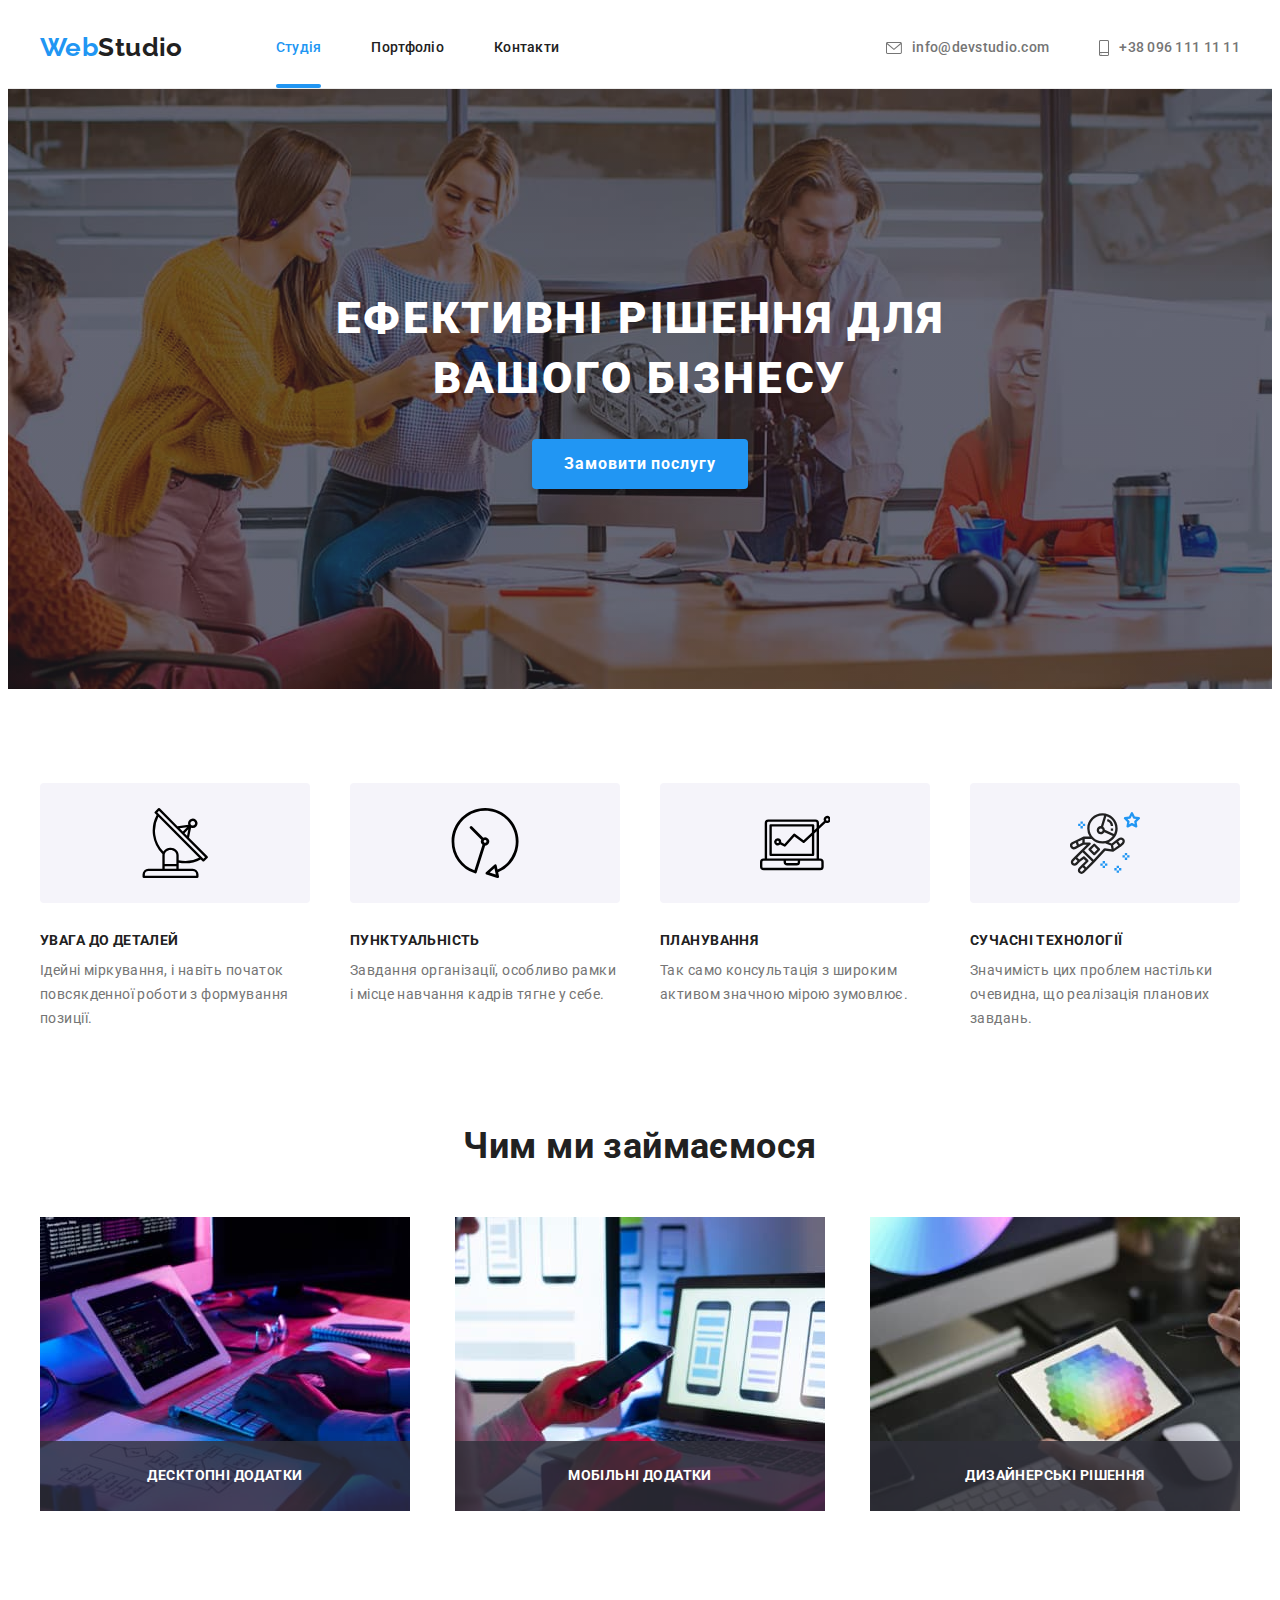
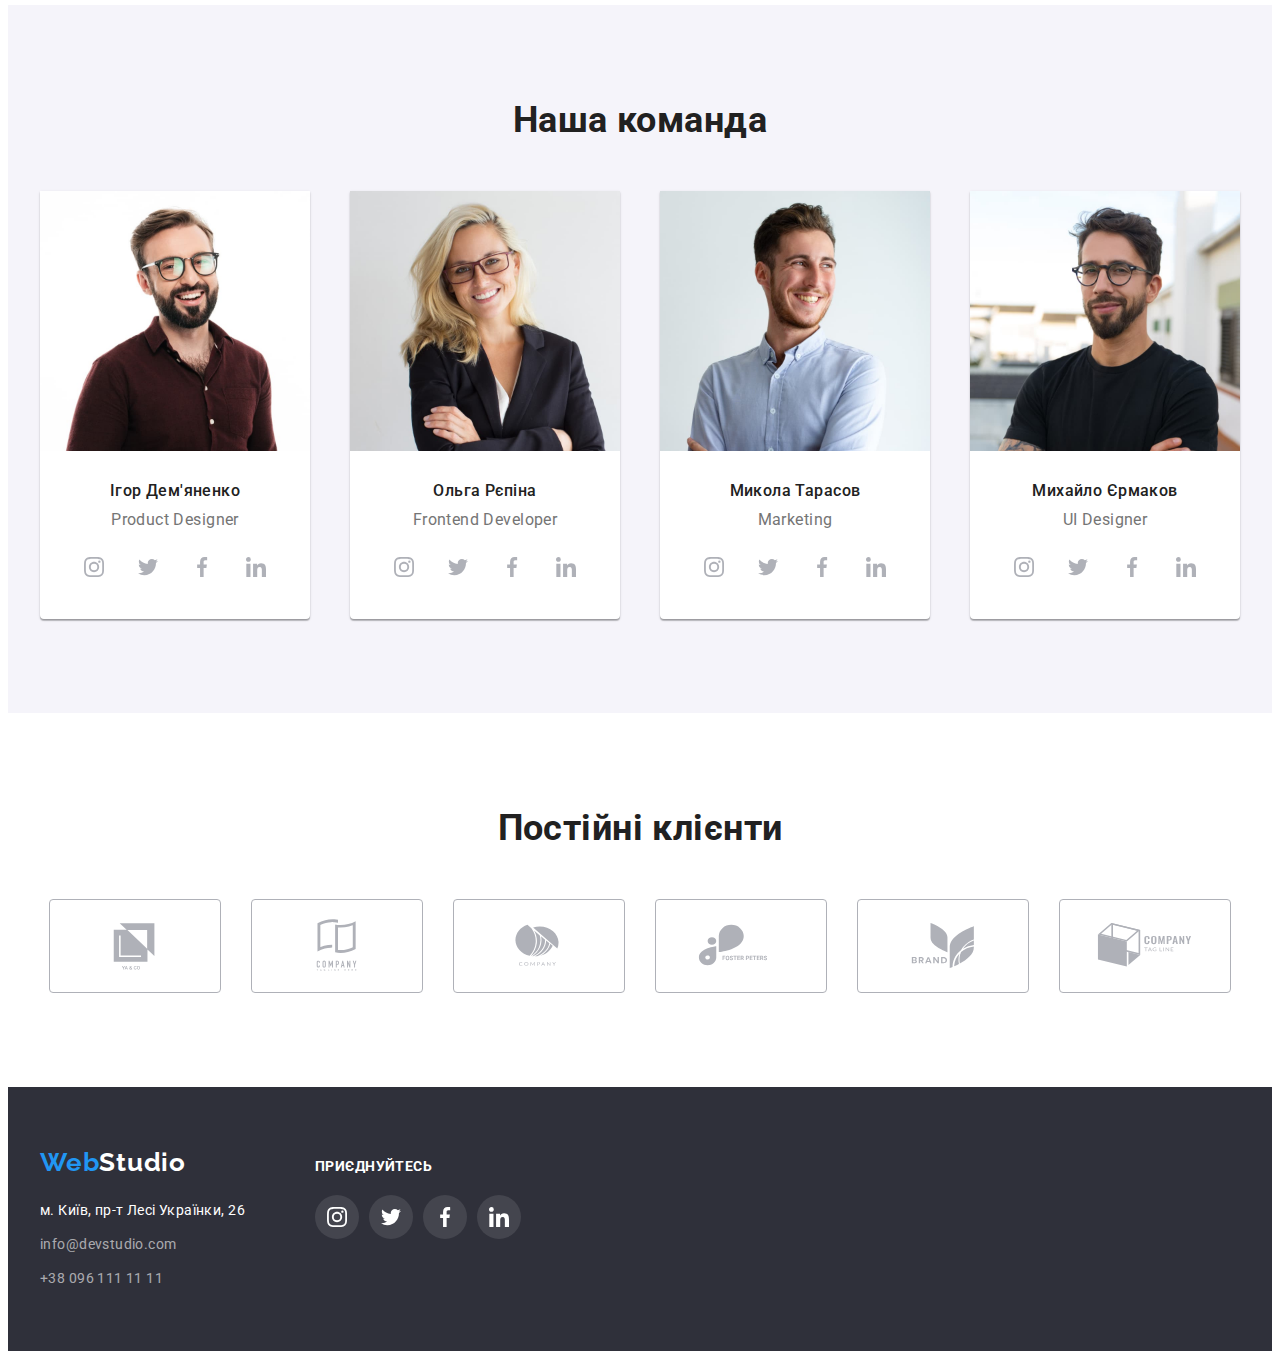
==== index.html @ 108771e9 "first day" ====
<!DOCTYPE html>
<html lang="uk">
  <head>
    <meta charset="UTF-8" />
    <meta http-equiv="X-UA-Compatible" content="IE=edge" />
    <meta name="viewport" content="width=device-width, initial-scale=1.0" />
    <title>Document</title>
    <!-- Fonts -->
    <link rel="preconnect" href="https://fonts.googleapis.com" />
    <link rel="preconnect" href="https://fonts.gstatic.com" crossorigin />
    <link
      href="https://fonts.googleapis.com/css2?family=Raleway:wght@700&family=Roboto:wght@400;500;700;900&display=swap"
      rel="stylesheet"
    />
    <!-- modern-normalize -->
    <link
      rel="stylesheet"
      href="https://cdnjs.cloudflare.com/ajax/libs/modern-normalize/1.1.0/modern-normalize.min.css"
      integrity="sha512-wpPYUAdjBVSE4KJnH1VR1HeZfpl1ub8YT/NKx4PuQ5NmX2tKuGu6U/JRp5y+Y8XG2tV+wKQpNHVUX03MfMFn9Q=="
      crossorigin="anonymous"
      referrerpolicy="no-referrer"
    />
    <!-- Styles -->
    <link rel="stylesheet" href="./css/styles.css" />
  </head>

  <body>
    <!-- Шапка -->
    <header class="header">
      <div class="conteiner flex">
        <!-- Навігація -->
        <nav class="flex">
          <a class="logo" href="./index.html">
            <span class="logo-span">Web</span>Studio
          </a>
          <ul class="site-nav list">
            <li class="item"><a class="link current" href="">Студія</a></li>
            <li class="item">
              <a class="link" href="./portfolio.html">Портфоліо</a>
            </li>
            <li class="item"><a class="link" href="">Контакти</a></li>
          </ul>
        </nav>
        <!-- Посилання -->
        <ul class="address-link list">
          <li class="item">
            <a class="header-link link" href="mailto:info@devstudio.com">
              <svg class="address-icon" width="16" height="12">
                <use href="./images/icons.svg#icon-hover"></use></svg>info@devstudio.com
            </a>
          </li>
          <li class="item">
            <a class="header-link link" href="tel:+380961111111">
              <svg class="address-icon" width="10" height="16">
                <use href="./images/icons.svg#icon-smartphone"></use>
              </svg>
              +38 096 111 11 11</a
            >
          </li>
        </ul>
      </div>
    </header>
    <!-- Головна -->
    <main>
      <!-- Герой -->
      <section class="hero">
        <div class="conteiner">
          <h1 class="hero-title">Ефективні рішення для вашого бізнесу</h1>
          <button type="button" class="button primary">Замовити послугу</button>
        </div>
      </section>
      <!-- Перелік переваг -->
      <section class="benefits section">
        <div class="conteiner">
          <ul class="list flex">
            <li>
              <div class="box">
                <svg class="icon">
                  <use href="./images/icons.svg#icon-antena"></use>
                </svg>
              </div>
              <h3 class="benefits-title">УВАГА ДО ДЕТАЛЕЙ</h3>
              <p>
                Ідейні міркування, і навіть початок повсякденної роботи з
                формування позиції.
              </p>
            </li>
            <li>
              <div class="box">
                <svg class="icon">
                  <use href="./images/icons.svg#icon-watch"></use>
                </svg>
              </div>
              <h3 class="benefits-title">ПУНКТУАЛЬНІСТЬ</h3>
              <p>
                Завдання організації, особливо рамки і місце навчання кадрів
                тягне у себе.
              </p>
            </li>
            <li>
              <div class="box">
                <svg class="icon">
                  <use href="./images/icons.svg#icon-comp"></use>
                </svg>
              </div>
              <h3 class="benefits-title">ПЛАНУВАННЯ</h3>
              <p>
                Так само консультація з широким активом значною мірою зумовлює.
              </p>
            </li>
            <li>
              <div class="box">
                <svg class="icon">
                  <use href="./images/icons.svg#icon-astronaut"></use>
                </svg>
              </div>
              <h3 class="benefits-title">СУЧАСНІ ТЕХНОЛОГІЇ</h3>
              <p>
                Значимість цих проблем настільки очевидна, що реалізація
                планових завдань.
              </p>
            </li>
          </ul>
        </div>
      </section>
      <!-- Чим ми займаємося -->
      <section class="work section">
        <div class="conteiner">
          <h2 class="work-title">Чим ми займаємося</h2>
          <ul class="list flex">
            <li class="work-list">
              <img
                src="./images/desctop.jpg"
                alt="фото планшету та блок-схеми алгоритму на столы"
                width="370"
              />
              <div class="work-paragraph">
                <p>Десктопні додатки</p>
              </div>
              
            </li>
            <li class="work-list">
              <img
                src="./images/mobile.jpg"
                alt="фото чоловіка з телефоном, який працює з ноутбуком"
                width="370"                
              />              
              <div class="work-paragraph">
                <p>Мобільні додатки</p>
              </div>
            </li>
            <li class="work-list">
              <img
                src="./images/design.jpg"
                alt="фото планшета з мапою кольорів на екрані"
                width="370"
              />
              <div class="work-paragraph">
                <p>Дизайнерські рішення</p>
              </div>
            </li>
          </ul>
        </div>
      </section>
      <!-- Команда -->
      <section class="team section">
        <div class="conteiner">
          <h2 class="team-title">Наша команда</h2>
          <ul class="teamer list">
            <li class="teamer-item">
              <img
                src="./images/igor.jpg"
                alt="фото Ігора Дем'яненко"
                width="270"
              />
              <h3 class="teamer-title">Ігор Дем'яненко</h3>
              <p>Product Designer</p>
              <ul class="socials list">
                <li class="socials-item">
                  <a
                    class="social-link"
                    href="instagram.com"
                    target="_blank"
                    rel="noopener noreferrer"
                    aria-label="Іконка Instagram"
                  >
                    <svg class="socials-icon" width="20" height="20">
                      <use href="./images/icons.svg#icon-instagram"></use>
                    </svg>
                  </a>
                </li>
                <li class="socials-item">
                  <a
                    class="social-link link"
                    href="twitter.com"
                    target="_blank"
                    rel="noopener noreferrer"
                    aria-label="Іконка Twitter"
                  >
                    <svg class="socials-icon" width="20" height="20">
                      <use href="./images/icons.svg#icon-twitter"></use>
                    </svg>
                  </a>
                </li>
                <li class="socials-item">
                  <a
                    class="social-link link"
                    href="facebook.com"
                    target="_blank"
                    rel="noopener noreferrer"
                    aria-label="Іконка Facebook"
                  >
                    <svg class="socials-icon" width="20" height="20">
                      <use href="./images/icons.svg#icon-facebook"></use>
                    </svg>
                  </a>
                </li>
                <li class="socials-item">
                  <a
                    class="social-link link"
                    href="linkedin.com"
                    target="_blank"
                    rel="noopener noreferrer"
                    aria-label="Іконка Linkedin"
                  >
                    <svg class="socials-icon" width="20" height="20">
                      <use href="./images/icons.svg#icon-linkedin"></use>
                    </svg>
                  </a>
                </li>
              </ul>
            </li>
            <li class="teamer-item">
              <img
                src="./images/olga.jpg"
                alt="фото Ольгі Рєпіної"
                width="270"
              />
              <h3 class="teamer-title">Ольга Рєпіна</h3>
              <p>Frontend Developer</p>
              <ul class="socials list">
                <li class="socials-item">
                  <a
                    class="social-link"
                    href="instagram.com"
                    target="_blank"
                    rel="noopener noreferrer"
                    aria-label="Іконка Instagram"
                  >
                    <svg class="socials-icon" width="20" height="20">
                      <use href="./images/icons.svg#icon-instagram"></use>
                    </svg>
                  </a>
                </li>
                <li class="socials-item">
                  <a
                    class="social-link link"
                    href="twitter.com"
                    target="_blank"
                    rel="noopener noreferrer"
                    aria-label="Іконка Twitter"
                  >
                    <svg class="socials-icon" width="20" height="20">
                      <use href="./images/icons.svg#icon-twitter"></use>
                    </svg>
                  </a>
                </li>
                <li class="socials-item">
                  <a
                    class="social-link link"
                    href="facebook.com"
                    target="_blank"
                    rel="noopener noreferrer"
                    aria-label="Іконка Facebook"
                  >
                    <svg class="socials-icon" width="20" height="20">
                      <use href="./images/icons.svg#icon-facebook"></use>
                    </svg>
                  </a>
                </li>
                <li class="socials-item">
                  <a
                    class="social-link link"
                    href="linkedin.com"
                    target="_blank"
                    rel="noopener noreferrer"
                    aria-label="Іконка Linkedin"
                  >
                    <svg class="socials-icon" width="20" height="20">
                      <use href="./images/icons.svg#icon-linkedin"></use>
                    </svg>
                  </a>
                </li>
              </ul>
            </li>
            <li class="teamer-item">
              <img
                src="./images/mycola.jpg"
                alt="фото Миколи Тарасова"
                width="270"
              />
              <h3 class="teamer-title">Микола Тарасов</h3>
              <p>Marketing</p>
              <ul class="socials list">
                <li class="socials-item">
                  <a
                    class="social-link"
                    href="instagram.com"
                    target="_blank"
                    rel="noopener noreferrer"
                    aria-label="Іконка Instagram"
                  >
                    <svg class="socials-icon" width="20" height="20">
                      <use href="./images/icons.svg#icon-instagram"></use>
                    </svg>
                  </a>
                </li>
                <li class="socials-item">
                  <a
                    class="social-link link"
                    href="twitter.com"
                    target="_blank"
                    rel="noopener noreferrer"
                    aria-label="Іконка Twitter"
                  >
                    <svg class="socials-icon" width="20" height="20">
                      <use href="./images/icons.svg#icon-twitter"></use>
                    </svg>
                  </a>
                </li>
                <li class="socials-item">
                  <a
                    class="social-link link"
                    href="facebook.com"
                    target="_blank"
                    rel="noopener noreferrer"
                    aria-label="Іконка Facebook"
                  >
                    <svg class="socials-icon" width="20" height="20">
                      <use href="./images/icons.svg#icon-facebook"></use>
                    </svg>
                  </a>
                </li>
                <li class="socials-item">
                  <a
                    class="social-link link"
                    href="linkedin.com"
                    target="_blank"
                    rel="noopener noreferrer"
                    aria-label="Іконка Linkedin"
                  >
                    <svg class="socials-icon" width="20" height="20">
                      <use href="./images/icons.svg#icon-linkedin"></use>
                    </svg>
                  </a>
                </li>
              </ul>
            </li>
            <li class="teamer-item">
              <img
                src="./images/myhaylo.jpg"
                alt="фото Михайла Єрмакова"
                width="270"
              />
              <h3 class="teamer-title">Михайло Єрмаков</h3>
              <p>UI Designer</p>
              <ul class="socials list">
                <li class="socials-item">
                  <a
                    class="social-link"
                    href="instagram.com"
                    target="_blank"
                    rel="noopener noreferrer"
                    aria-label="Іконка Instagram"
                  >
                    <svg class="socials-icon" width="20" height="20">
                      <use href="./images/icons.svg#icon-instagram"></use>
                    </svg>
                  </a>
                </li>
                <li class="socials-item">
                  <a
                    class="social-link link"
                    href="twitter.com"
                    target="_blank"
                    rel="noopener noreferrer"
                    aria-label="Іконка Twitter"
                  >
                    <svg class="socials-icon" width="20" height="20">
                      <use href="./images/icons.svg#icon-twitter"></use>
                    </svg>
                  </a>
                </li>
                <li class="socials-item">
                  <a
                    class="social-link link"
                    href="facebook.com"
                    target="_blank"
                    rel="noopener noreferrer"
                    aria-label="Іконка Facebook"
                  >
                    <svg class="socials-icon" width="20" height="20">
                      <use href="./images/icons.svg#icon-facebook"></use>
                    </svg>
                  </a>
                </li>
                <li class="socials-item">
                  <a
                    class="social-link link"
                    href="linkedin.com"
                    target="_blank"
                    rel="noopener noreferrer"
                    aria-label="Іконка Linkedin"
                  >
                    <svg class="socials-icon" width="20" height="20">
                      <use href="./images/icons.svg#icon-linkedin"></use>
                    </svg>
                  </a>
                </li>
              </ul>
            </li>
          </ul>
        </div>
      </section>
      <!-- Постійні клієнти -->
      <section class="regular-clients section">
        <div class="conteiner">
          <h2 class="regular-clients-title">Постійні клієнти</h2>
          <ul class="clients list">
            <li class="clients-item">
              <a
                class="client-link"
                href=""
                target="_blank"
                rel="noopener noreferrer"
                aria-label="Логотип клклієнта"
              >
                <svg class="client-icon" width="106" height="60">
                  <use href="./images/icons.svg#icon-Logo-yaco"></use>
                </svg>
              </a>
            </li>

            <li class="clients-item">
              <a
                class="client-link"
                href=""
                target="_blank"
                rel="noopener noreferrer"
                aria-label="Логотип клклієнта"
              >
                <svg class="client-icon" width="106" height="60">
                  <use href="./images/icons.svg#icon-Logo-tagline"></use>
                </svg>
              </a>
            </li>

            <li class="clients-item">
              <a
                class="client-link"
                href=""
                target="_blank"
                rel="noopener noreferrer"
                aria-label="Логотип клклієнта"
              >
                <svg class="client-icon" width="106" height="60">
                  <use href="./images/icons.svg#icon-Logo-company"></use>
                </svg>
              </a>
            </li>

            <li class="clients-item">
              <a
                class="client-link"
                href=""
                target="_blank"
                rel="noopener noreferrer"
                aria-label="Логотип клклієнта"
              >
                <svg class="client-icon" width="106" height="60">
                  <use href="./images/icons.svg#icon-Logo-foster"></use>
                </svg>
              </a>
            </li>

            <li class="clients-item">
              <a
                class="client-link"
                href=""
                target="_blank"
                rel="noopener noreferrer"
                aria-label="Логотип клклієнта"
              >
                <svg class="client-icon" width="106" height="60">
                  <use href="./images/icons.svg#icon-Logo-brend"></use>
                </svg>
              </a>
            </li>

            <li class="clients-item">
              <a
                class="client-link"
                href=""
                target="_blank"
                rel="noopener noreferrer"
                aria-label="Логотип клклієнта"
              >
                <svg class="client-icon" width="106" height="60">
                  <use href="./images/icons.svg#icon-Logo-comptagline"></use>
                </svg>
              </a>
            </li>
          </ul>
        </div>
      </section>
    </main>
    <!-- Підвал -->
    <footer class="footer">
      <div class="conteiner flex-footer">
        <div class="footer-adress">
          <a class="logo-footer" href="./index.html">
            <span class="logo-span">Web</span>Studio
          </a>
          <address class="address">
            <ul class="list">
              <li>м. Київ, пр-т Лесі Українки, 26</li>
              <li>
                <a class="address-footer" href="mailto:info@devstudio.com"
                  >info@devstudio.com</a
                >
              </li>
              <li>
                <a class="address-footer" href="tel:+380961111111"
                  >+38 096 111 11 11</a
                >
              </li>
            </ul>
          </address>
        </div>
        <div class="footer-social">
          <h3>приєднуйтесь</h3>
          <ul class="socials-footer list">
            <li class="socials-footer-item">
              <a
                class="social-footer-link"
                href="instagram.com"
                target="_blank"
                rel="noopener noreferrer"
                aria-label="Іконка Instagram"
              >
                <svg class="socials-footer-icon" width="20" height="20">
                  <use href="./images/icons.svg#icon-instagram"></use>
                </svg>
              </a>
            </li>
            <li class="socials-footer-item">
              <a
                class="social-footer-link link"
                href="twitter.com"
                target="_blank"
                rel="noopener noreferrer"
                aria-label="Іконка Twitter"
              >
                <svg class="socials-footer-icon" width="20" height="20">
                  <use href="./images/icons.svg#icon-twitter"></use>
                </svg>
              </a>
            </li>
            <li class="socials-footer-item">
              <a
                class="social-footer-link link"
                href="facebook.com"
                target="_blank"
                rel="noopener noreferrer"
                aria-label="Іконка Facebook"
              >
                <svg class="socials-footer-icon" width="20" height="20">
                  <use href="./images/icons.svg#icon-facebook"></use>
                </svg>
              </a>
            </li>
            <li class="socials-footer-item">
              <a
                class="social-footer-link link"
                href="linkedin.com"
                target="_blank"
                rel="noopener noreferrer"
                aria-label="Іконка Linkedin"
              >
                <svg class="socials-footer-icon" width="20" height="20">
                  <use href="./images/icons.svg#icon-linkedin"></use>
                </svg>
              </a>
            </li>
          </ul>
        </div>
      </div>
    </footer>
  </body>
</html>
---- css/styles.css ----
:root {
  --text-color: #757575;
  --title-color: #212121;
  --accent-color: rgb(33, 150, 243);
  --primary-white-color: #ffffff;
  --background-black-color: #2f303a;
  --background-hero-color: #c4c4c4;
  --background-button-color: rgb(245, 244, 250);
  --activ-color: aqua;
  --address-footer-color: rgba(255, 255, 255, 0.6);
}

body {
  color: var(--text-color);
  background-color: var(--primary-white-color);

  font-family: Roboto, sans-serif;
  font-size: 14px;
  line-height: 1.71;
  letter-spacing: 0.03em;
}

/* reset */

h1,
h2,
h3,
h4,
h5,
h6,
p {
  margin: 0;
}

ul {
  margin: 0;
  padding: 0;
}

img {
  display: block;
  max-width: 100%;
  height: auto;
}

/* Сброс маркерів списків */
.list {
  list-style: none;
}

.conteiner {
  margin-left: auto;
  margin-right: auto;
  width: 1200px;
  padding: 0 15px;
  /* outline: 2px solid red; */
}

.section {
  padding: 94px 0;
  /* background-color: aqua; */
}
/* Header */

.header {
  border-bottom: 1px solid #ececec;

  /* background-color: aquamarine; */
}

.conteiner.flex {
  display: flex;
}

.flex {
  display: flex;
  align-items: center;
}

/* Logo */
.logo {
  color: var(--title-color);

  font-family: Raleway, cursive;
  font-weight: 700;
  font-size: 26px;
  line-height: 1.2;
  text-decoration: none;
}

.logo:hover,
.logo:focus {
  color: var(--accent-color);
}

.logo-span {
  color: var(--accent-color);
}

/* Site nav */
.site-nav {
  display: flex;
  margin-left: 93px;

  font-weight: 500;
  font-size: 14px;
  line-height: 1.14;
  letter-spacing: 0.02em;
}

.site-nav .item:not(:last-child) {
  margin-right: 50px;
}

.site-nav .link {
  display: block;
  padding-top: 32px;
  padding-bottom: 32px;

  color: var(--title-color);
  text-decoration: none;
}

.site-nav .link.current {
  position: relative;
  color: var(--accent-color);
}

.link.current::before {
  display: inline-block;
  position: absolute;
  content: "";
  width: 100%;
  height: 4px;
  background: #2196F3;
border-radius: 2px;
bottom: 0;
}

.site-nav .link:hover,
.site-nav .link:focus {
  color: var(--accent-color);
}

/* Address link */
.address-link {
  display: flex;
  margin-left: auto;

  font-weight: 500;
  font-size: 14px;
  line-height: 1.14;
  letter-spacing: 0.02em;
}

.address-link .item:not(:last-child) {
  margin-right: 50px;
}

.address-link .link {
  display: block;
  padding-top: 32px;
  padding-bottom: 32px;

  color: var(--text-color);
  text-decoration: none;
}

.header-link.link {
  display: flex;
  align-items: center;
  gap: 10px;
}

.address-icon {
  fill: currentColor;
}

.address-link .link:hover,
.address-link .link:focus {
  color: var(--accent-color);
}

/* Hero */
.hero {
  background-color: var(--background-hero-color);
  background-image: linear-gradient(
      rgba(47, 48, 58, 0.4),
      rgba(47, 48, 58, 0.4)
    ),
    url(../images/Hero.jpg);
  background-repeat: no-repeat;
  background-position: center;
  background-size: cover;

  max-width: 1600px;
  margin: 0 auto;
  padding-top: 200px;
  padding-bottom: 200px;

  text-align: center;
}

.hero-title {
  color: var(--primary-white-color);

  font-weight: 900;
  font-size: 44px;
  line-height: 1.36;
  text-align: center;
  letter-spacing: 0.06em;
  text-transform: uppercase;

  margin-bottom: 30px;
  margin-left: auto;
  margin-right: auto;
  width: 696px;
}

/* Button */
.button {
  color: var(--title-color);
  background: var(--primary-white-color);
  cursor: pointer;
  border: 0;
  border-radius: 4px;
}

.hero .button {
  font-family: inherit;
  font-weight: 700;
  font-size: 16px;
  line-height: 1.88;
  letter-spacing: 0.06em;

  padding: 10px 32px;

  box-shadow: 0px 4px 4px rgba(0, 0, 0, 0.15);
}

.portfolio .button {
  font-family: inherit;
  font-weight: 500;
  font-size: 16px;
  line-height: 1.63;

  text-align: center;
  letter-spacing: 0.03em;

  padding: 6px 22px;

  /* text-align: center; */
}

.button.primary {
  color: var(--primary-white-color);
  background: var(--accent-color);

  cursor: pointer;
}

.button.primary:hover,
.button.primary:focus {
  /* color: var(--title-color); */
  background: rgb(33, 70, 243);
}

.button.primary:active {
  background-color: var(--activ-color);
}

.button.secondary {
  color: var(--title-color);
  background: var(--background-button-color);
  cursor: pointer;
}

.button.secondary:hover,
.button.secondary:focus {
  color: var(--primary-white-color);
  background: var(--accent-color);

  box-shadow: 0px 3px 1px rgba(0, 0, 0, 0.1), 0px 1px 2px rgba(0, 0, 0, 0.08),
    0px 2px 2px rgba(0, 0, 0, 0.12);
}

.button.secondary:active {
  background-color: var(--activ-color);
  color: var(--title-color);
}

/* Benefits*/
.benefits-title {
  color: var(--title-color);
  font-size: 14px;
  line-height: 1.14;
  text-transform: uppercase;

  margin-bottom: 10px;
  width: 270px;
}

.benefits.section {
  padding-bottom: 0;
}

.box {
  display: flex;
  align-items: center;
  justify-content: center;

  width: 270px;
  height: 120px;
  margin-bottom: 30px;

  background: var(--background-button-color);
  border-radius: 4px;
}

.box .icon {
  width: 70px;
  height: 70px;
  background-position: center;
}

.list.flex {
  display: flex;
  align-items: flex-start;
  justify-content: space-between;
}

.benefits p {
  max-width: 270px;
}

/* Work and Our team */
.work-title,
.team-title,
.regular-clients-title {
  color: var(--title-color);

  font-size: 36px;
  line-height: 1.17;
  text-align: center;

  margin-bottom: 50px;
}

.work-list {
  position: relative;
}

.work-list::before {
  display: inline-block;
  position: absolute;
  opacity: 1;
  content: "";
  width: 100%;
  height: 70px;
  background-color: rgba(47, 48, 58, 0.8);
  bottom: 0;
}

.work-paragraph {
  position: absolute;
  bottom: 0;
  left: 50%;
  transform: translate(-50%);

  margin: 27px 0;

  font-weight: 700;
  font-size: 14px;
  line-height: 1.14;

  text-transform: uppercase;

  color: rgb(255, 255, 255);
}

/* Our team */
.team {
  background-color: var(--background-button-color);
}

.teamer.list {
  display: flex;
  justify-content: space-between;
}

/* Team card */

.teamer .teamer-item {
  width: 270px;

  background: var(--primary-white-color);
  /* material shadow v1 */

  box-shadow: 0px 1px 3px rgba(0, 0, 0, 0.12), 0px 1px 1px rgba(0, 0, 0, 0.14),
    0px 2px 1px rgba(0, 0, 0, 0.2);
  border-radius: 0px 0px 4px 4px;

  padding-bottom: 30px;
}

.teamer img {
  margin-bottom: 30px;
}

.team p {
  font-size: 16px;
  line-height: 1.19;
  text-align: center;

  margin-bottom: 16px;

  /* margin-bottom: 30px; */
}

.team-title {
  color: var(--title-color);
}

.teamer .teamer-title {
  color: var(--title-color);
  font-weight: 500;
  font-size: 16px;
  line-height: 1.19;
  text-align: center;

  margin-bottom: 10px;
}

/* Socials */

.socials {
  display: flex;
  justify-content: center;
  align-items: center;
  gap: 10px;
}

.social-link {
  display: flex;
  justify-content: center;
  align-items: center;
  width: 44px;
  height: 44px;
  border-radius: 50%;

  color: #afb1b8;
}

.social-link:hover,
.social-link:focus {
  background-color: var(--accent-color);
  color: var(--primary-white-color);
}

.socials-icon {
  fill: currentColor;
}

/* .social-link:hover .socials-icon,
.social-link:focus .socials-icon {
  fill: #FFFFFF; */

/* Постійні клієнти  */

.clients {
  display: flex;
  justify-content: center;
  align-items: center;
  gap: 30px;
}

.client-link {
  display: flex;
  justify-content: center;
  align-items: center;
  width: 170px;
  height: 92px;

  border: 1px solid #afb1b8;
  border-radius: 4px;

  color: #afb1b8;
}

.client-link:hover,
.client-link:focus {
  border: 1px solid var(--accent-color);
  color: var(--accent-color);
}

.client-icon {
  fill: currentColor;
}

/* Footer */
.footer {
  background-color: var(--background-black-color);
  padding: 60px 0;
}

/* Footer logo */
.footer {
  display: flex;
}

.logo-footer {
  color: var(--primary-white-color);

  font-family: Raleway, cursive;
  font-weight: 700;
  font-size: 26px;
  line-height: 1.2;
  letter-spacing: 0.03em;
  text-decoration: none;
}

.logo-footer:hover,
.logo-footer:focus {
  color: var(--accent-color);
}

.logo-span {
  color: var(--accent-color);
}

/* Footer address */
.address {
  color: var(--primary-white-color);
  font-style: normal;
  margin-top: 20px;
}

.address-footer {
  color: var(--address-footer-color);
  text-decoration: none;
}

.address li:not(:last-child) {
  margin-bottom: 10px;
}

.address-footer:hover,
.address-footer:focus {
  color: var(--accent-color);
}

/* new */
.footer-address {
  width: 231px;
}

.footer-social {
  width: 206px;
  margin-left: 70px;
  margin-top: 12px;

  font-weight: 700;
  font-size: 14px;
  line-height: 1.14;
  letter-spacing: 0.03em;
  text-transform: uppercase;

  color: var(--primary-white-color);
}

.conteiner.flex-footer {
  display: flex;
  align-items: flex-start;
}

/* Socials-footer */

.socials-footer {
  display: flex;

  align-items: center;
  gap: 10px;
}

.social-footer-link {
  display: flex;
  justify-content: center;
  align-items: center;
  width: 44px;
  height: 44px;
  border-radius: 50%;

  color: var(--primary-white-color);
  background-color: rgba(255, 255, 255, 0.1);
}

.social-footer-link:hover,
.social-footer-link:focus {
  background-color: var(--accent-color);
  color: var(--primary-white-color);
}

.socials-footer-icon {
  fill: currentColor;
}

.footer-social h3 {
  margin-bottom: 20px;

  font-weight: 700;
  font-size: 14px;
  line-height: 1.14;
  letter-spacing: 0.03em;
  text-transform: uppercase;

  color: var(--primary-white-color);
}

/* Portfolio-choice */

.portfolio-choice {
  margin-bottom: 50px;
}

.portfolio-choice.list {
  display: flex;
  justify-content: center;
}

.portfolio-choice .item:not(:last-child) {
  margin-right: 8px;
}

.portfolio-choice .choise {
  color: var(--title-color);
}

.portfolio-choice .choise:hover,
.portfolio-choice .choise:focus {
  color: var(--accent-color);
}

/* Portfolio-list */
.portfolio-list .portfolio-work {
  color: var(--title-color);
  font-size: 18px;
  line-height: 2;
  letter-spacing: 0.06em;

  margin-bottom: 4px;
}

.portfolio-list.list {
  display: flex;
  flex-wrap: wrap;
}

.portfolio-list p {
  font-size: 16px;
  line-height: 1.88;
  /* margin-left: 24px;
  margin-right: 24px; */
}

.portfolio-list h3 {
  /* margin-left: 24px;
  margin-right: 24px; */
}
/* Portfolio card */

.portfolio-list li {
  width: 370px;

  background: var(--primary-white-color);

  margin-right: 30px;
  margin-bottom: 30px;
}

.border {
  border-left: 1px solid #eeeeee;
  border-right: 1px solid #eeeeee;
  border-bottom: 1px solid #eeeeee;
  padding-top: 20px;
  padding-bottom: 20px;
  padding-left: 24px;
  padding-right: 24px;
}

.portfolio-list .item:nth-child(3n) {
  margin-right: 0;
}

.portfolio-list .item:nth-last-child(-n + 3) {
  margin-bottom: 0;
}

.portfolio-list .item:hover {
  box-shadow: 0px 1px 1px rgba(0, 0, 0, 0.12), 0px 4px 4px rgba(0, 0, 0, 0.06),
    1px 4px 6px rgba(0, 0, 0, 0.16);
}

.portfolio-box {
  position: relative;
}

.portfolio-box::before {
  display: inline-block;
  position: absolute;
  content: "";
  width: 100%;
  height: 100%;

  background-color: rgba(33, 150, 243, 0.9);

  opacity: 0;
}

/* .portfolio-box:hover::before,
.portfolio-hover:hover {
  opacity: 1;
} */

.portfolio-hover {
  position: absolute;

  top: 63px;
  left: 24px;
  right: 24px;

  font-weight: 400;
  font-size: 18px;
  line-height: 1.56;
  /* or 156% */

  letter-spacing: 0.03em;

  color: #FFFFFF;

  opacity: 0;

  /* transform: translate(-50%, -50%); */
}

.portfolio-list > .item:hover .portfolio-hover,
.portfolio-list > .item:hover .portfolio-box::before {
  opacity: 1;
}
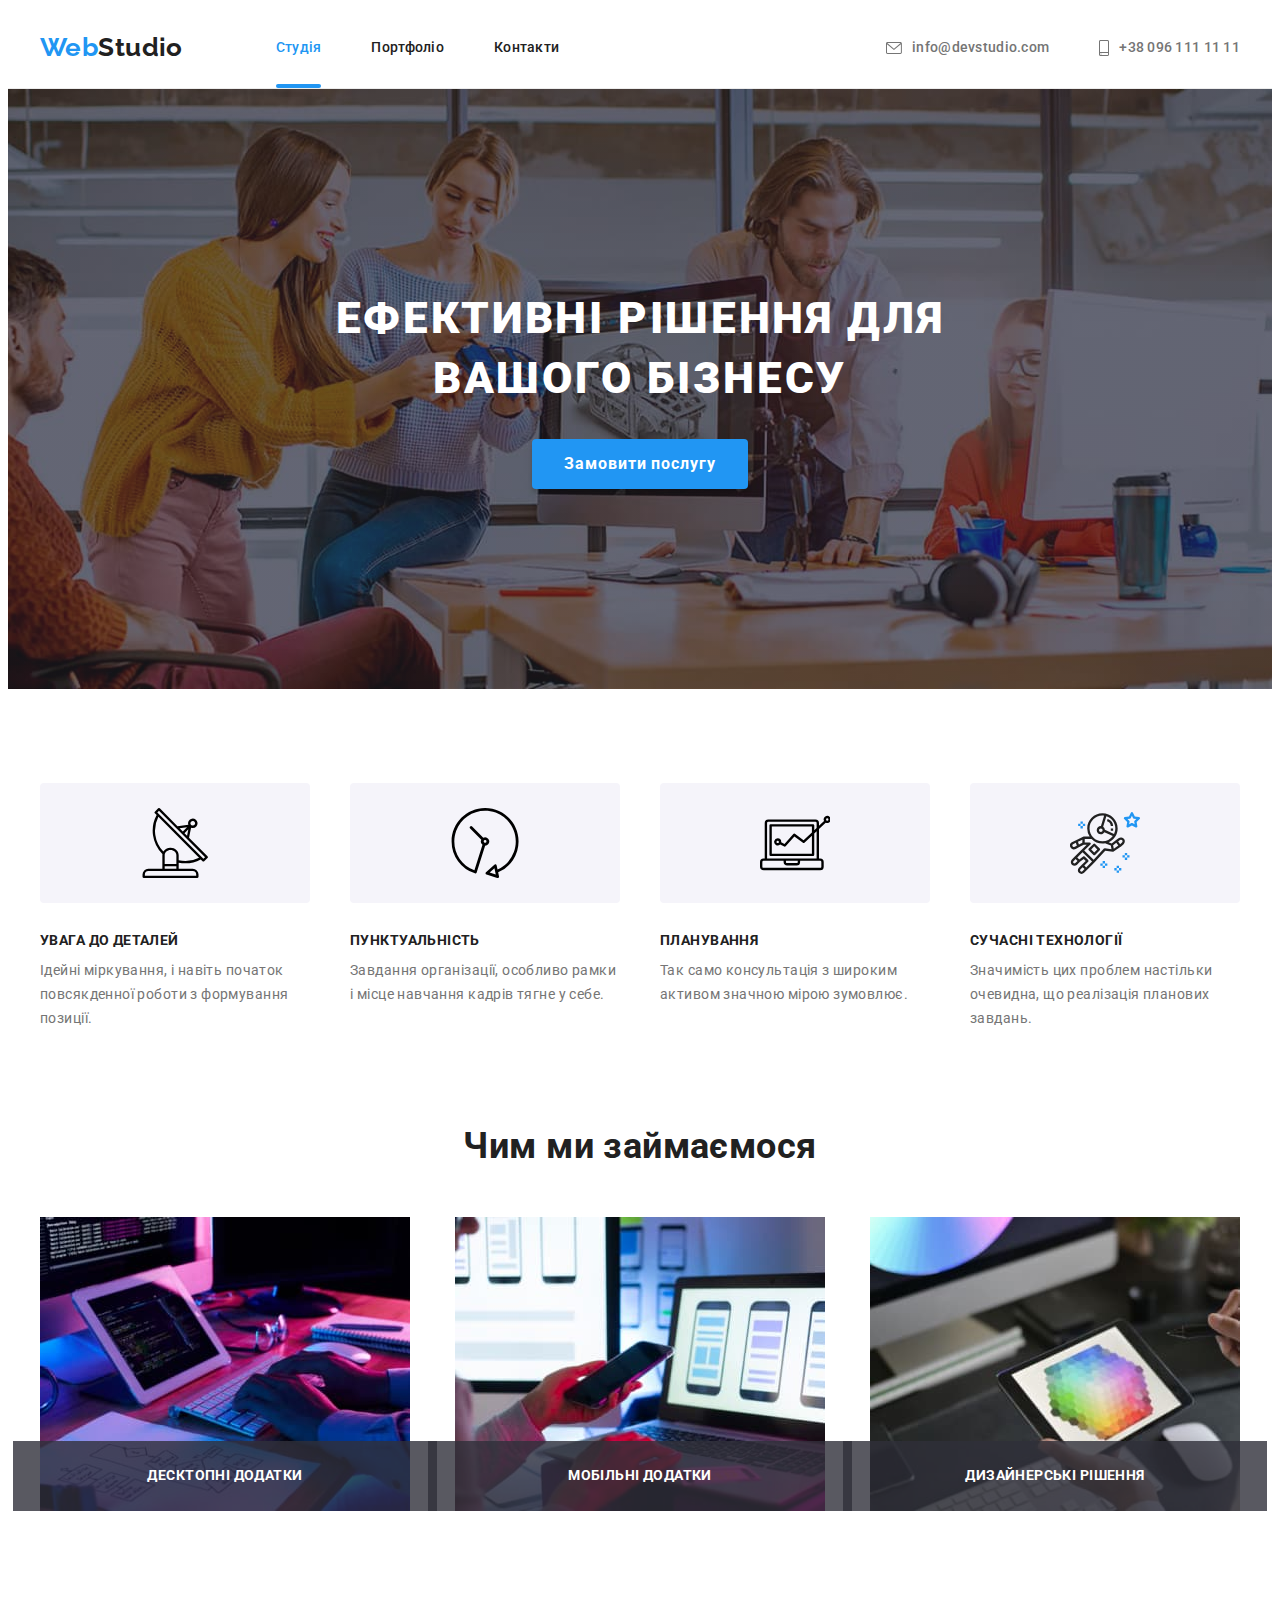
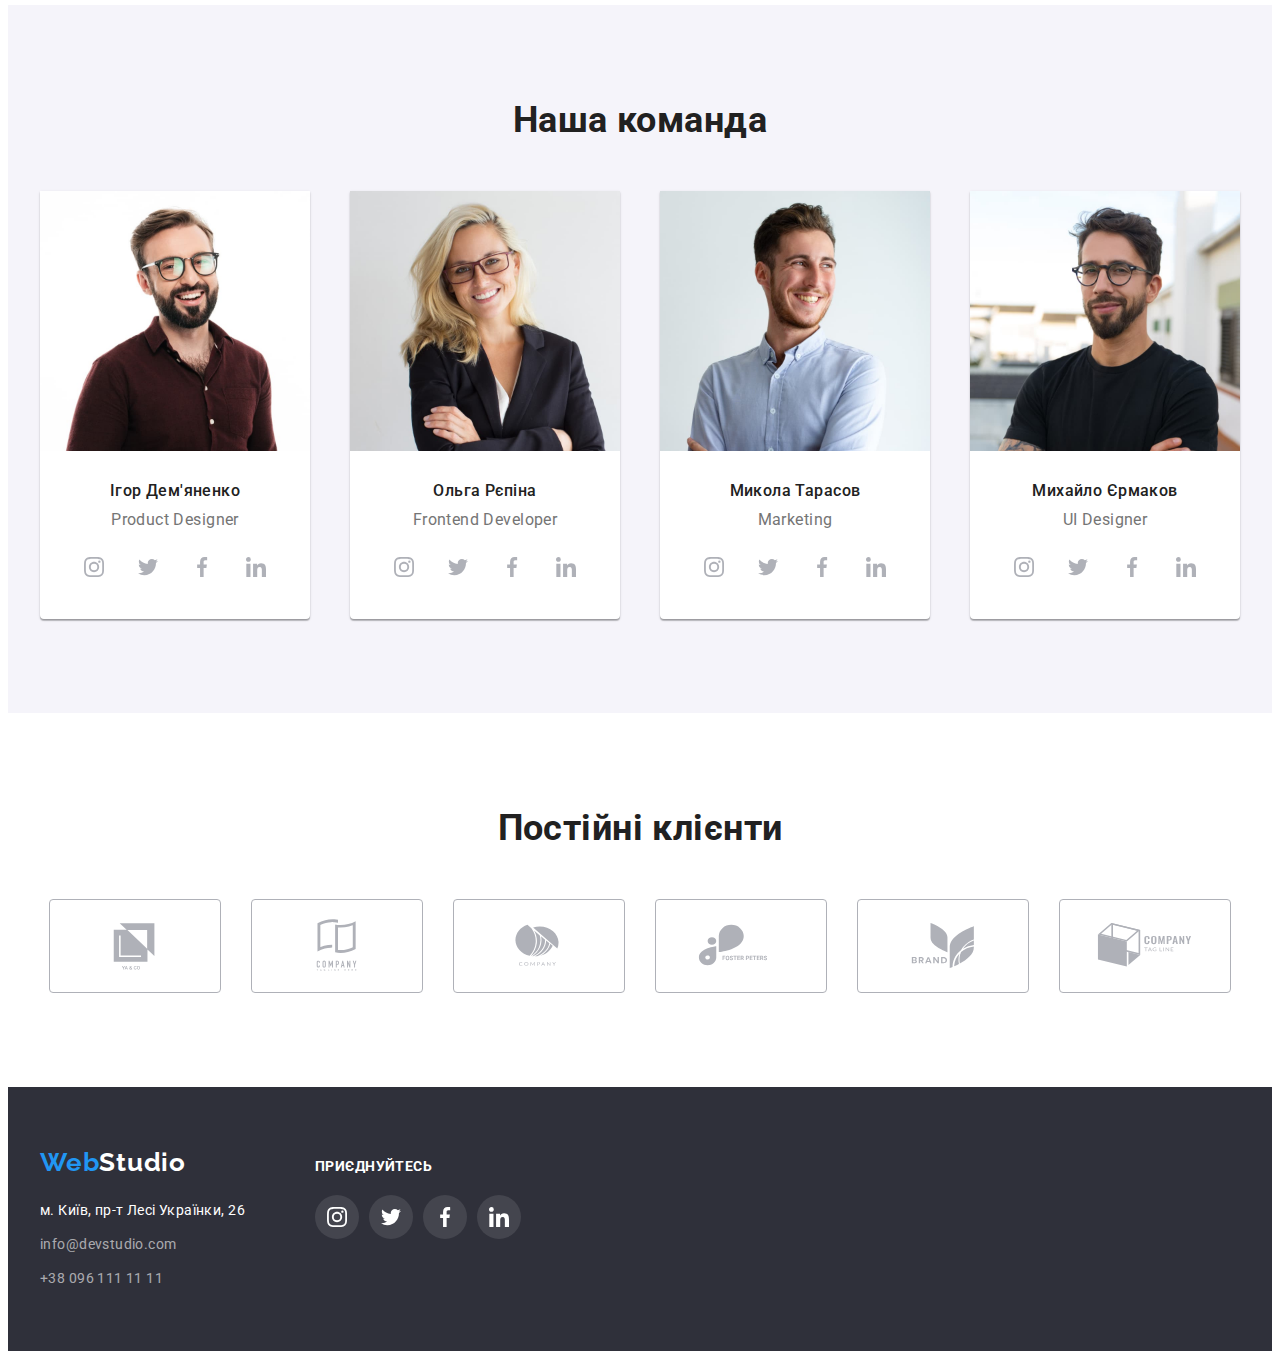
==== commit 6a1699dd: "modal" ====
--- a/index.html
+++ b/index.html
@@ -596,5 +596,9 @@
         </div>
       </div>
     </footer>
+    <!-- Модальне вікно -->
+    <div class="backdrop is-hidden">
+      <div class="modal"></div>
+    </div>
   </body>
 </html>
--- a/css/styles.css
+++ b/css/styles.css
@@ -350,7 +350,7 @@
   position: relative;
 }
 
-.work-list::before {
+/* .work-list::before {
   display: inline-block;
   position: absolute;
   opacity: 1;
@@ -359,7 +359,7 @@
   height: 70px;
   background-color: rgba(47, 48, 58, 0.8);
   bottom: 0;
-}
+} */
 
 .work-paragraph {
   position: absolute;
@@ -367,7 +367,11 @@
   left: 50%;
   transform: translate(-50%);
 
-  margin: 27px 0;
+  /* margin: 27px 0; */
+  background-color: rgba(47, 48, 58, 0.8);
+  width: 100%;
+  text-align: center;
+  padding: 27px;
 
   font-weight: 700;
   font-size: 14px;
@@ -616,6 +620,36 @@
   color: var(--primary-white-color);
 }
 
+/* Модальне вікно */
+.backdrop {
+  position: fixed;
+  top: 0;
+  left: 0;
+  width: 100%;
+  height: 100%;
+  background-color: rgba(0, 0, 0, 0.2);
+}
+
+.backdrop.is-hidden {
+  opacity: 0;
+  pointer-events: none;
+}
+
+.modal {
+
+  width: 33%;
+  height: 57%;
+
+  background: #FFFFFF;
+box-shadow: 0px 1px 3px rgba(0, 0, 0, 0.12), 0px 1px 1px rgba(0, 0, 0, 0.14), 0px 2px 1px rgba(0, 0, 0, 0.2);
+border-radius: 4px;
+
+position: absolute;
+top: 50%;
+left: 50%;
+transform: translate(-50%, -50%);
+}
+
 /* Portfolio-choice */
 
 .portfolio-choice {
@@ -655,7 +689,7 @@
   flex-wrap: wrap;
 }
 
-.portfolio-list p {
+.border p {
   font-size: 16px;
   line-height: 1.88;
   /* margin-left: 24px;
@@ -724,9 +758,11 @@
 .portfolio-hover {
   position: absolute;
 
-  top: 63px;
+  top: 50%;
   left: 24px;
   right: 24px;
+
+  transform: translate(0%, -50%);
 
   font-weight: 400;
   font-size: 18px;
